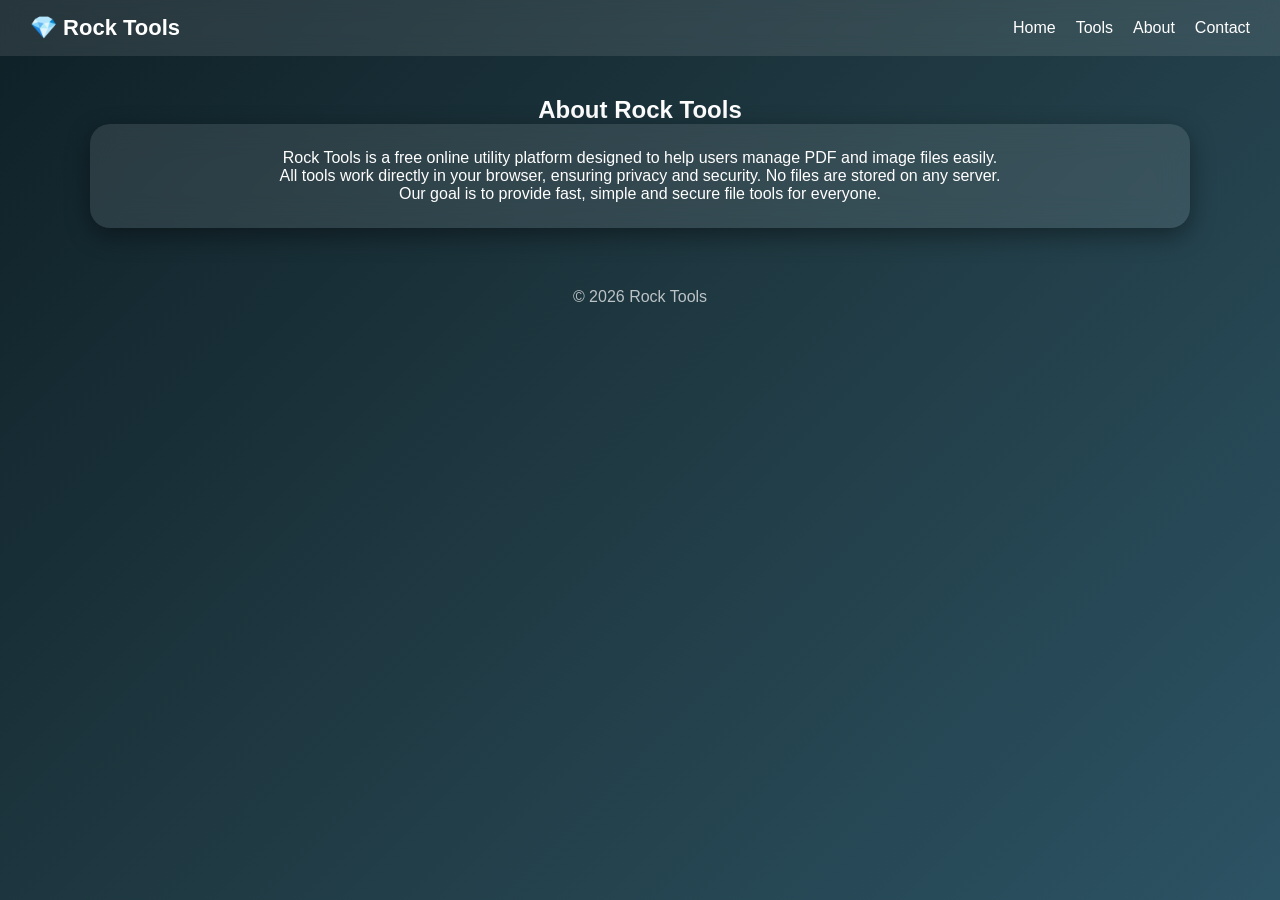
==== about.html @ da920164 "Add about.html for Rock Tools information page" ====
<!DOCTYPE html>
<html>
<head>
<title>About - Rock Tools</title>
<link rel="stylesheet" href="style.css">
</head>
<body>

<nav>
<h1>💎 Rock Tools</h1>
<ul>
<li><a href="index.html">Home</a></li>
<li><a href="tools.html">Tools</a></li>
<li><a href="about.html">About</a></li>
<li><a href="contact.html">Contact</a></li>
</ul>
</nav>

<div class="container">
<h2>About Rock Tools</h2>

<div class="card">
<p>Rock Tools is a free online utility platform designed to help users manage PDF and image files easily.</p>

<p>All tools work directly in your browser, ensuring privacy and security. No files are stored on any server.</p>

<p>Our goal is to provide fast, simple and secure file tools for everyone.</p>
</div>

</div>

<footer>
© 2026 Rock Tools
</footer>

</body>
</html>
---- style.css ----
*{
margin:0;
padding:0;
box-sizing:border-box;
font-family: 'Segoe UI', sans-serif;
}

body{
background: linear-gradient(135deg,#0f2027,#203a43,#2c5364);
color:white;
min-height:100vh;
}

nav{
display:flex;
justify-content:space-between;
align-items:center;
padding:15px 30px;
background: rgba(255,255,255,0.1);
backdrop-filter: blur(10px);
}

nav h1{
font-size:22px;
}

nav ul{
list-style:none;
display:flex;
gap:20px;
}

nav ul li a{
text-decoration:none;
color:white;
font-weight:500;
}

.container{
width:90%;
max-width:1100px;
margin:40px auto;
text-align:center;
}

.card{
background: rgba(255,255,255,0.1);
padding:25px;
border-radius:20px;
margin-bottom:25px;
backdrop-filter: blur(15px);
box-shadow:0 8px 25px rgba(0,0,0,0.4);
}

button{
padding:10px 20px;
border:none;
border-radius:8px;
background:linear-gradient(45deg,#00c6ff,#0072ff);
color:white;
cursor:pointer;
}

footer{
text-align:center;
padding:20px;
margin-top:40px;
opacity:0.7;
}
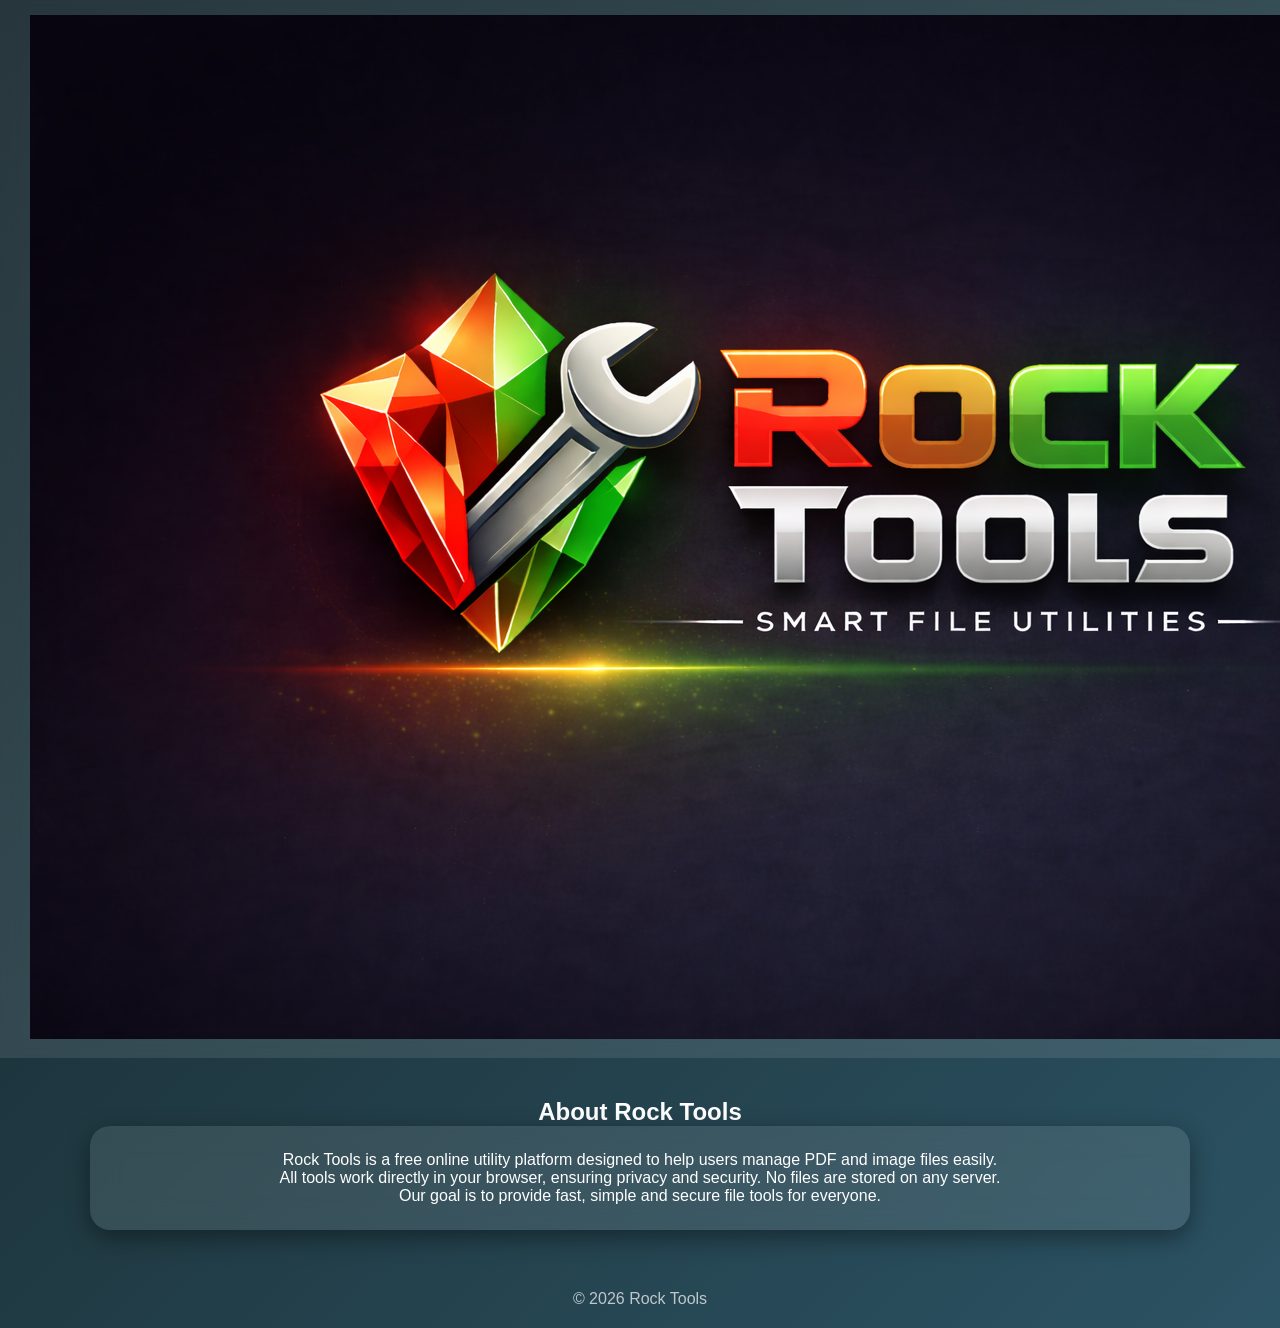
==== commit 180514ef: "Add logo link to navigation in about.html" ====
--- a/about.html
+++ b/about.html
@@ -7,7 +7,9 @@
 <body>
 
 <nav>
-<h1>💎 Rock Tools</h1>
+<a href="index.html" class="logo">
+<img src="logo.png" alt="Rock Tools Logo">
+</a>
 <ul>
 <li><a href="index.html">Home</a></li>
 <li><a href="tools.html">Tools</a></li>
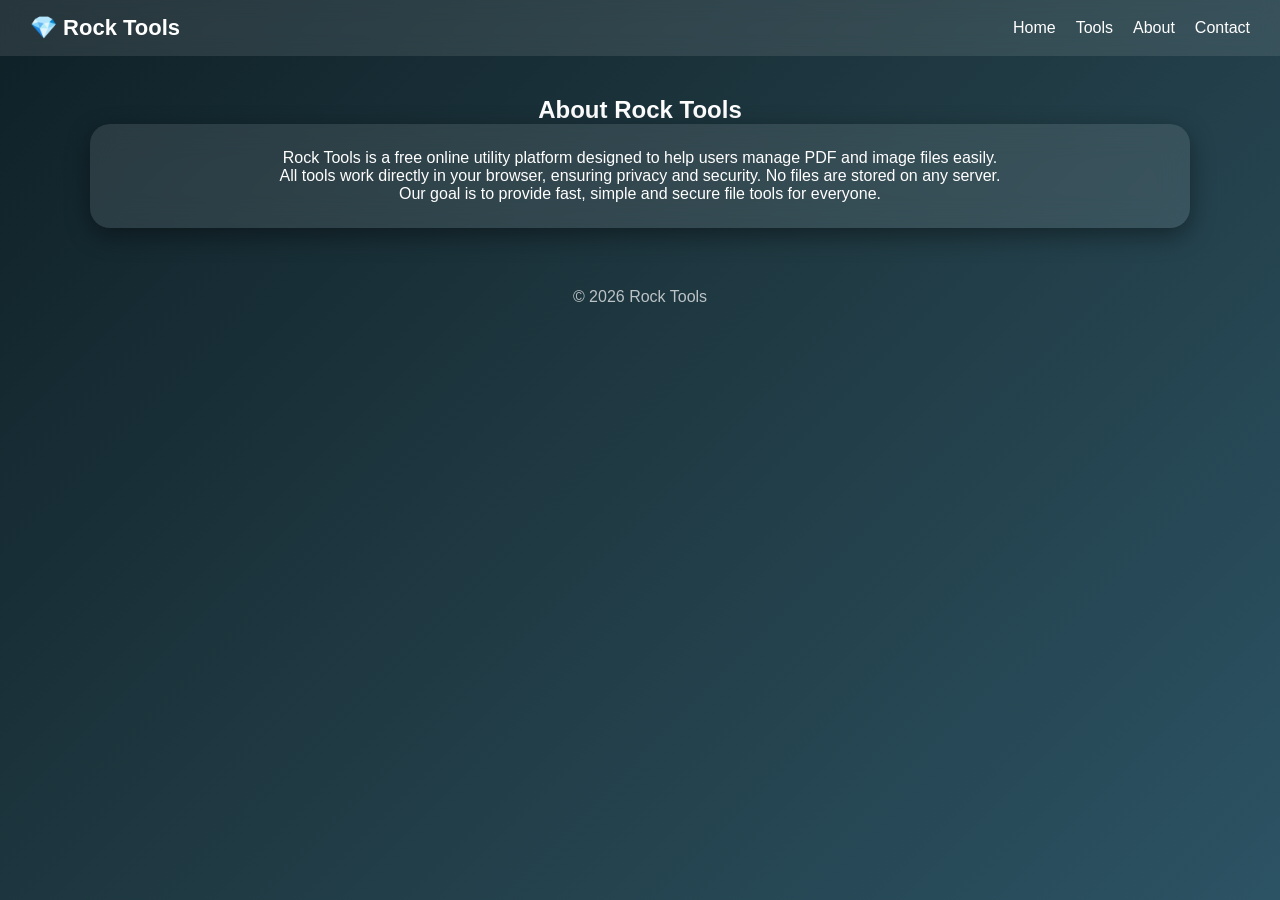
==== commit 48c6f745: "Update about.html" ====
--- a/about.html
+++ b/about.html
@@ -7,9 +7,7 @@
 <body>
 
 <nav>
-<a href="index.html" class="logo">
-<img src="logo.png" alt="Rock Tools Logo">
-</a>
+<h1>💎 Rock Tools</h1>
 <ul>
 <li><a href="index.html">Home</a></li>
 <li><a href="tools.html">Tools</a></li>
--- a/style.css
+++ b/style.css
@@ -67,3 +67,6 @@
 margin-top:40px;
 opacity:0.7;
 }
+.logo img{
+height:60px;
+}
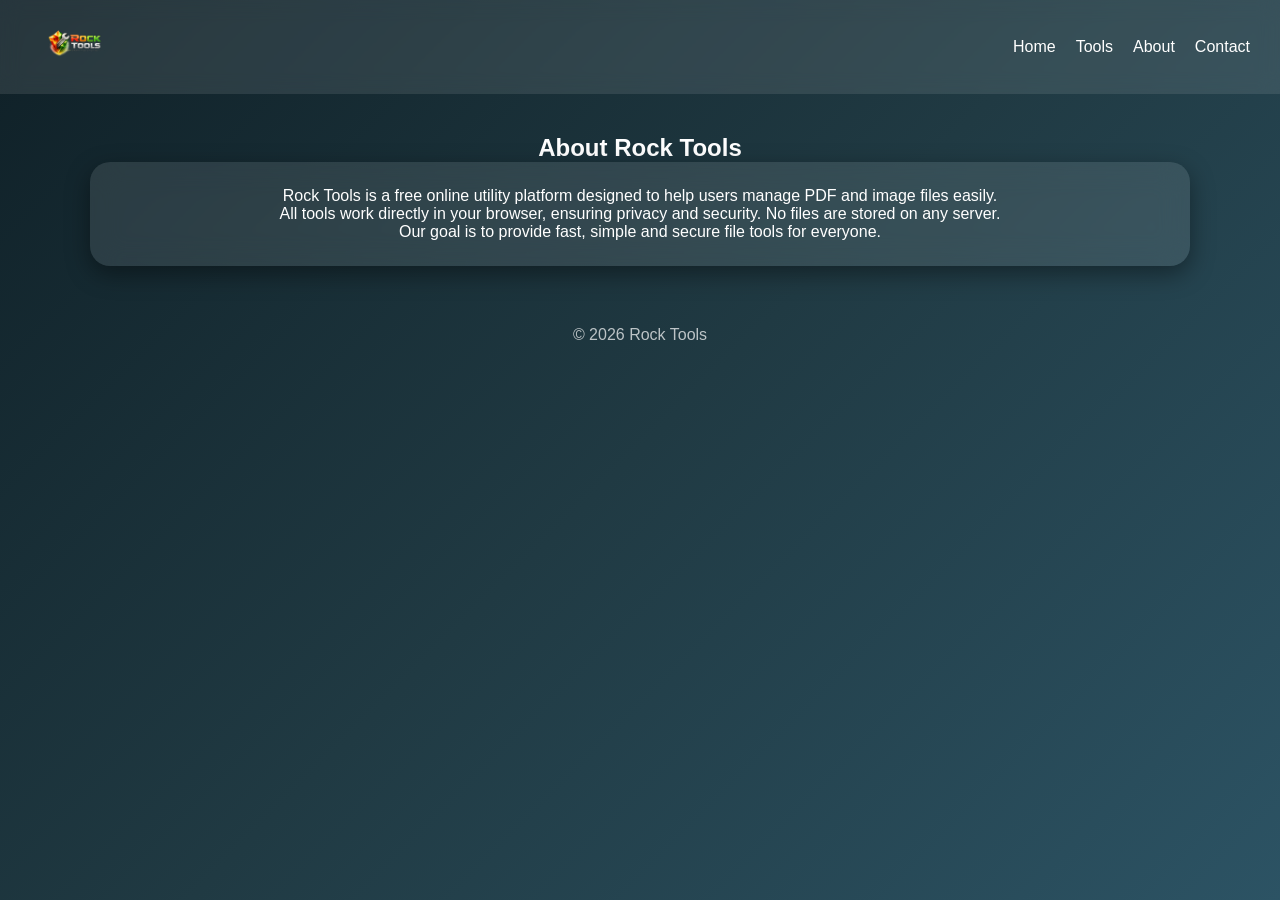
==== commit 65fc72e8: "Add logo link to navigation in about.html" ====
--- a/about.html
+++ b/about.html
@@ -7,7 +7,9 @@
 <body>
 
 <nav>
-<h1>💎 Rock Tools</h1>
+<a href="index.html" class="logo">
+<img src="logo.png" alt="Rock Tools Logo">
+</a>
 <ul>
 <li><a href="index.html">Home</a></li>
 <li><a href="tools.html">Tools</a></li>
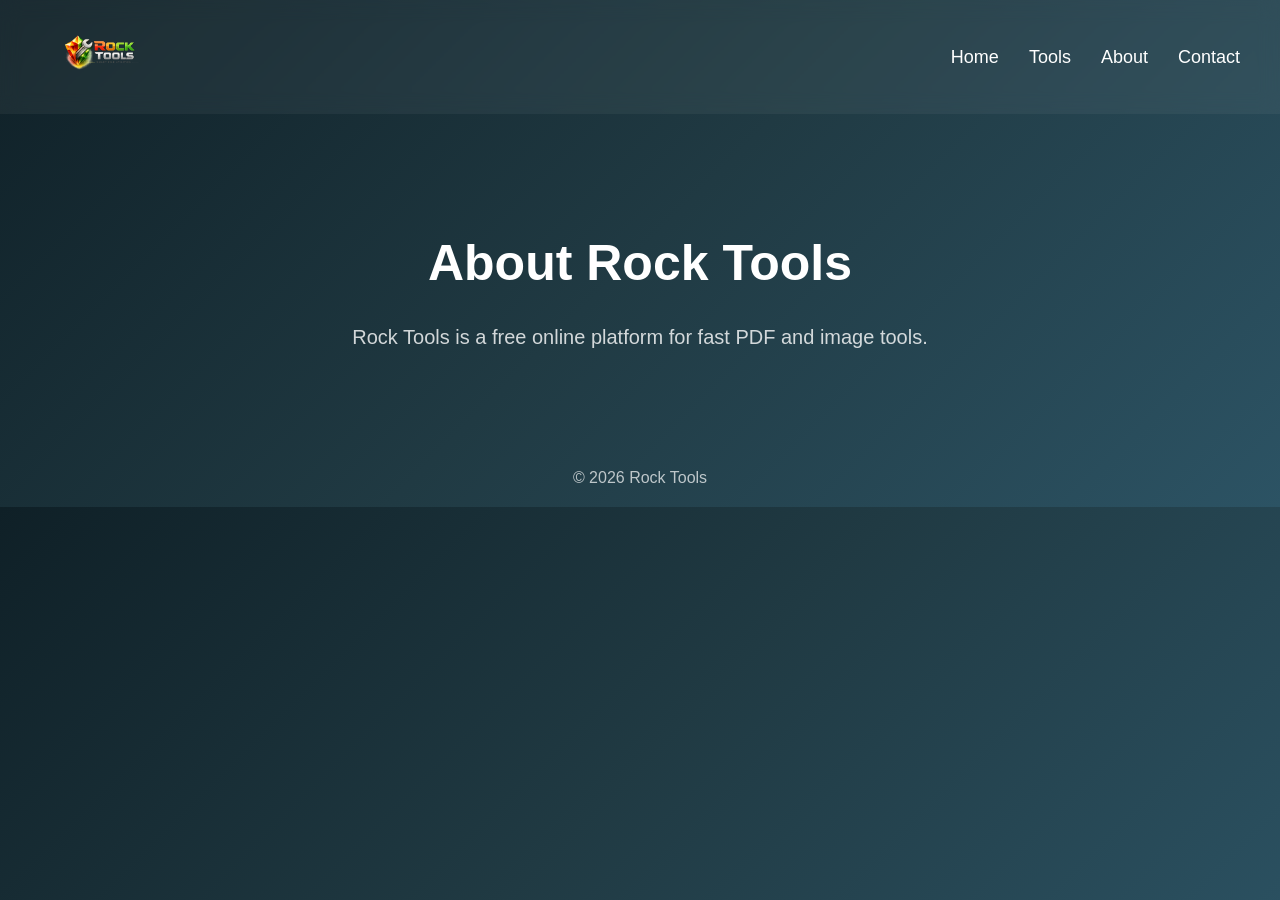
==== commit 519751de: "Revamp About section with new layout and content" ====
--- a/about.html
+++ b/about.html
@@ -4,12 +4,14 @@
 <title>About - Rock Tools</title>
 <link rel="stylesheet" href="style.css">
 </head>
+
 <body>
 
 <nav>
 <a href="index.html" class="logo">
-<img src="logo.png" alt="Rock Tools Logo">
+<img src="logo.png">
 </a>
+
 <ul>
 <li><a href="index.html">Home</a></li>
 <li><a href="tools.html">Tools</a></li>
@@ -18,17 +20,9 @@
 </ul>
 </nav>
 
-<div class="container">
-<h2>About Rock Tools</h2>
-
-<div class="card">
-<p>Rock Tools is a free online utility platform designed to help users manage PDF and image files easily.</p>
-
-<p>All tools work directly in your browser, ensuring privacy and security. No files are stored on any server.</p>
-
-<p>Our goal is to provide fast, simple and secure file tools for everyone.</p>
-</div>
-
+<div class="hero">
+<h1>About Rock Tools</h1>
+<p>Rock Tools is a free online platform for fast PDF and image tools.</p>
 </div>
 
 <footer>
--- a/style.css
+++ b/style.css
@@ -1,72 +1,86 @@
-*{
+body{
 margin:0;
-padding:0;
-box-sizing:border-box;
-font-family: 'Segoe UI', sans-serif;
+font-family:Arial, sans-serif;
+background:linear-gradient(135deg,#0f2027,#203a43,#2c5364);
+color:white;
 }
 
-body{
-background: linear-gradient(135deg,#0f2027,#203a43,#2c5364);
-color:white;
-min-height:100vh;
+/* NAVBAR */
+nav{
+display:flex;
+align-items:center;
+justify-content:space-between;
+padding:15px 40px;
+background:rgba(255,255,255,0.05);
+backdrop-filter:blur(10px);
 }
 
-nav{
-display:flex;
-justify-content:space-between;
-align-items:center;
-padding:15px 30px;
-background: rgba(255,255,255,0.1);
-backdrop-filter: blur(10px);
-}
-
-nav h1{
-font-size:22px;
+.logo img{
+height:80px;
+width:auto;
 }
 
 nav ul{
+display:flex;
+gap:30px;
 list-style:none;
-display:flex;
-gap:20px;
+margin:0;
+padding:0;
 }
 
 nav ul li a{
 text-decoration:none;
 color:white;
 font-weight:500;
+font-size:18px;
 }
 
-.container{
-width:90%;
-max-width:1100px;
-margin:40px auto;
+/* HERO SECTION */
+.hero{
+text-align:center;
+margin-top:120px;
+}
+
+.hero h1{
+font-size:50px;
+}
+
+.hero p{
+font-size:20px;
+opacity:0.8;
+}
+
+.cta-btn{
+padding:15px 35px;
+border:none;
+border-radius:30px;
+font-size:18px;
+margin-top:20px;
+cursor:pointer;
+background:white;
+color:black;
+}
+
+/* CARD SECTION */
+.features{
+display:flex;
+justify-content:center;
+gap:30px;
+margin-top:80px;
+}
+
+.card{
+background:rgba(255,255,255,0.1);
+padding:25px;
+border-radius:10px;
+width:250px;
 text-align:center;
 }
 
-.card{
-background: rgba(255,255,255,0.1);
-padding:25px;
-border-radius:20px;
-margin-bottom:25px;
-backdrop-filter: blur(15px);
-box-shadow:0 8px 25px rgba(0,0,0,0.4);
-}
-
-button{
-padding:10px 20px;
-border:none;
-border-radius:8px;
-background:linear-gradient(45deg,#00c6ff,#0072ff);
-color:white;
-cursor:pointer;
-}
-
+/* FOOTER */
 footer{
 text-align:center;
+margin-top:100px;
 padding:20px;
-margin-top:40px;
 opacity:0.7;
 }
-.logo img{
-height:60px;
-}
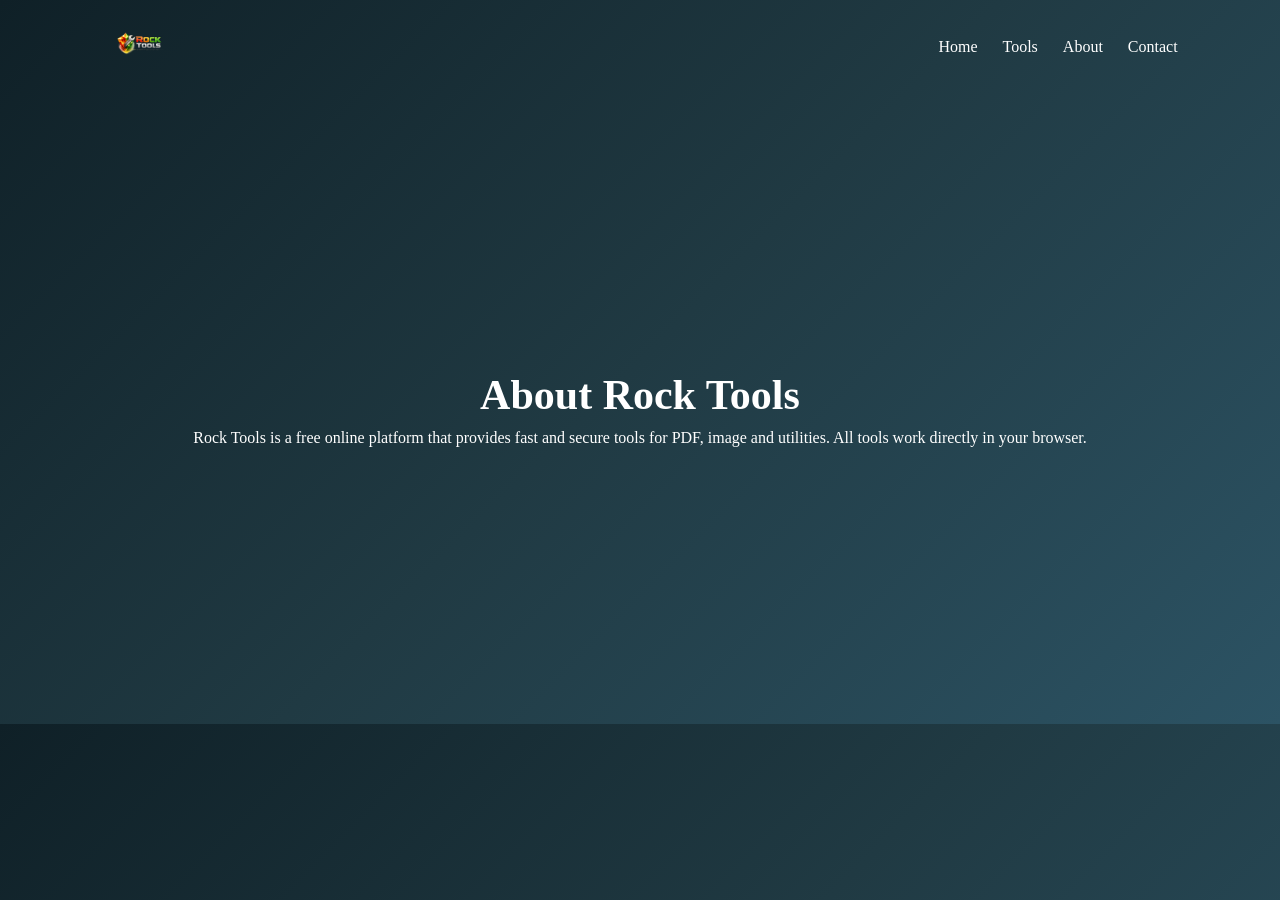
==== commit 4ec48657: "Update about.html" ====
--- a/about.html
+++ b/about.html
@@ -1,33 +1,48 @@
 <!DOCTYPE html>
 <html>
 <head>
+
+<meta charset="UTF-8">
 <title>About - Rock Tools</title>
+
 <link rel="stylesheet" href="style.css">
+
 </head>
 
 <body>
 
 <nav>
-<a href="index.html" class="logo">
+
+<div class="logo">
 <img src="logo.png">
-</a>
+</div>
 
 <ul>
+
 <li><a href="index.html">Home</a></li>
 <li><a href="tools.html">Tools</a></li>
 <li><a href="about.html">About</a></li>
 <li><a href="contact.html">Contact</a></li>
+
 </ul>
+
 </nav>
 
-<div class="hero">
+
+<section class="hero">
+
 <h1>About Rock Tools</h1>
-<p>Rock Tools is a free online platform for fast PDF and image tools.</p>
-</div>
 
-<footer>
-© 2026 Rock Tools
-</footer>
+<p>
+
+Rock Tools is a free online platform that provides
+fast and secure tools for PDF, image and utilities.
+
+All tools work directly in your browser.
+
+</p>
+
+</section>
 
 </body>
 </html>
--- a/style.css
+++ b/style.css
@@ -1,86 +1,98 @@
+*{
+margin:0;
+padding:0;
+box-sizing:border-box;
+font-family:Segoe UI;
+}
+
 body{
-margin:0;
-font-family:Arial, sans-serif;
 background:linear-gradient(135deg,#0f2027,#203a43,#2c5364);
 color:white;
 }
 
-/* NAVBAR */
 nav{
 display:flex;
+justify-content:space-between;
 align-items:center;
-justify-content:space-between;
-padding:15px 40px;
-background:rgba(255,255,255,0.05);
-backdrop-filter:blur(10px);
-}
-
-.logo img{
-height:80px;
-width:auto;
+padding:20px 8%;
 }
 
 nav ul{
 display:flex;
-gap:30px;
+gap:25px;
 list-style:none;
-margin:0;
-padding:0;
 }
 
-nav ul li a{
+nav ul a{
+color:white;
 text-decoration:none;
-color:white;
-font-weight:500;
-font-size:18px;
 }
 
-/* HERO SECTION */
+.logo img{
+height:50px;
+}
+
 .hero{
+height:70vh;
+display:flex;
+flex-direction:column;
+justify-content:center;
+align-items:center;
 text-align:center;
-margin-top:120px;
 }
 
 .hero h1{
-font-size:50px;
+font-size:42px;
+margin-bottom:10px;
 }
 
-.hero p{
-font-size:20px;
-opacity:0.8;
+.cta{
+padding:14px 30px;
+border-radius:30px;
+background:linear-gradient(45deg,#00c6ff,#0072ff);
+text-decoration:none;
+color:white;
+margin-top:20px;
 }
 
-.cta-btn{
-padding:15px 35px;
-border:none;
-border-radius:30px;
-font-size:18px;
-margin-top:20px;
-cursor:pointer;
-background:white;
-color:black;
+.features{
+display:grid;
+grid-template-columns:repeat(auto-fit,minmax(250px,1fr));
+gap:25px;
+padding:40px 8%;
 }
 
-/* CARD SECTION */
-.features{
-display:flex;
-justify-content:center;
-gap:30px;
-margin-top:80px;
-}
-
-.card{
-background:rgba(255,255,255,0.1);
+.featureCard{
+background:rgba(255,255,255,.07);
 padding:25px;
-border-radius:10px;
-width:250px;
+border-radius:14px;
 text-align:center;
 }
 
-/* FOOTER */
-footer{
+.toolsSection{
+padding:60px 8%;
 text-align:center;
-margin-top:100px;
-padding:20px;
-opacity:0.7;
 }
+
+.toolsGrid{
+display:grid;
+grid-template-columns:repeat(auto-fit,minmax(220px,1fr));
+gap:25px;
+margin-top:40px;
+}
+
+.toolCard{
+background:rgba(255,255,255,.08);
+padding:25px;
+border-radius:14px;
+}
+
+.toolCard button{
+margin-top:10px;
+padding:10px 20px;
+border:none;
+border-radius:8px;
+background:#00c6ff;
+color:white;
+cursor:pointer;
+}
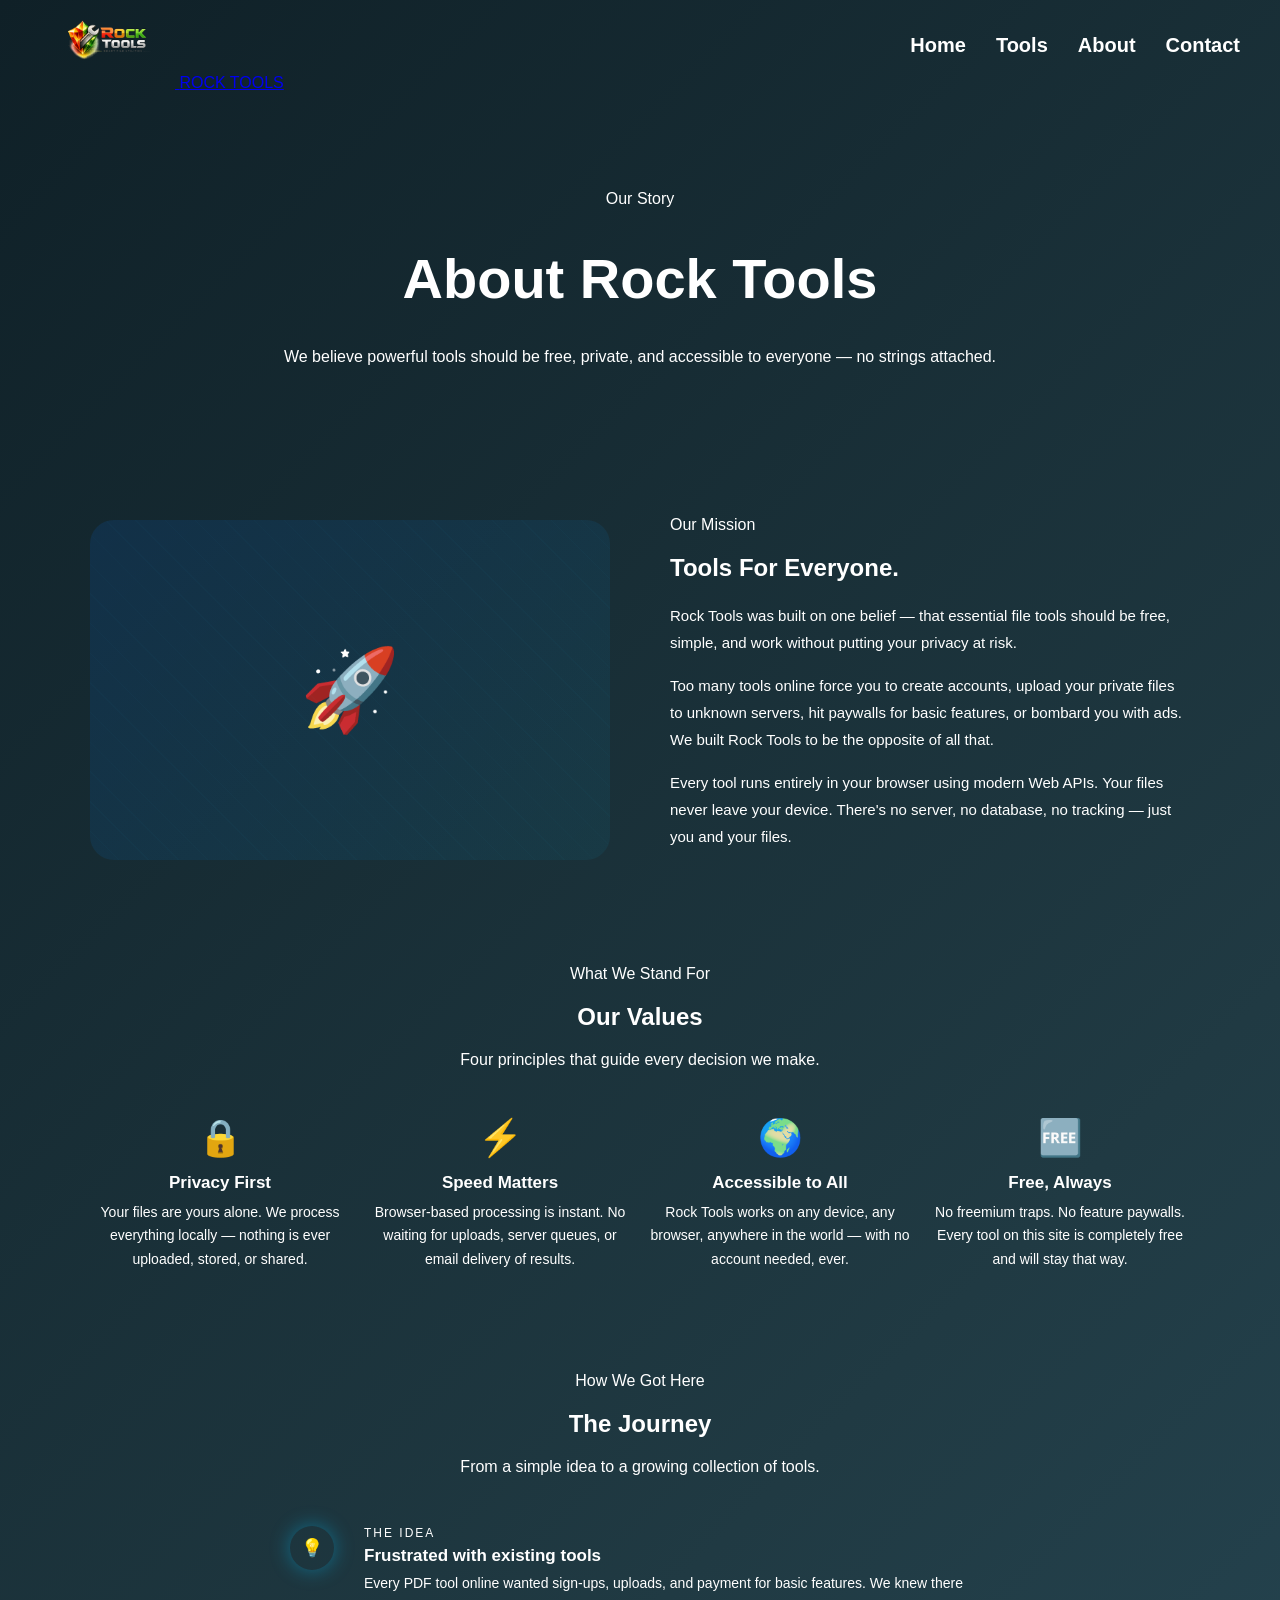
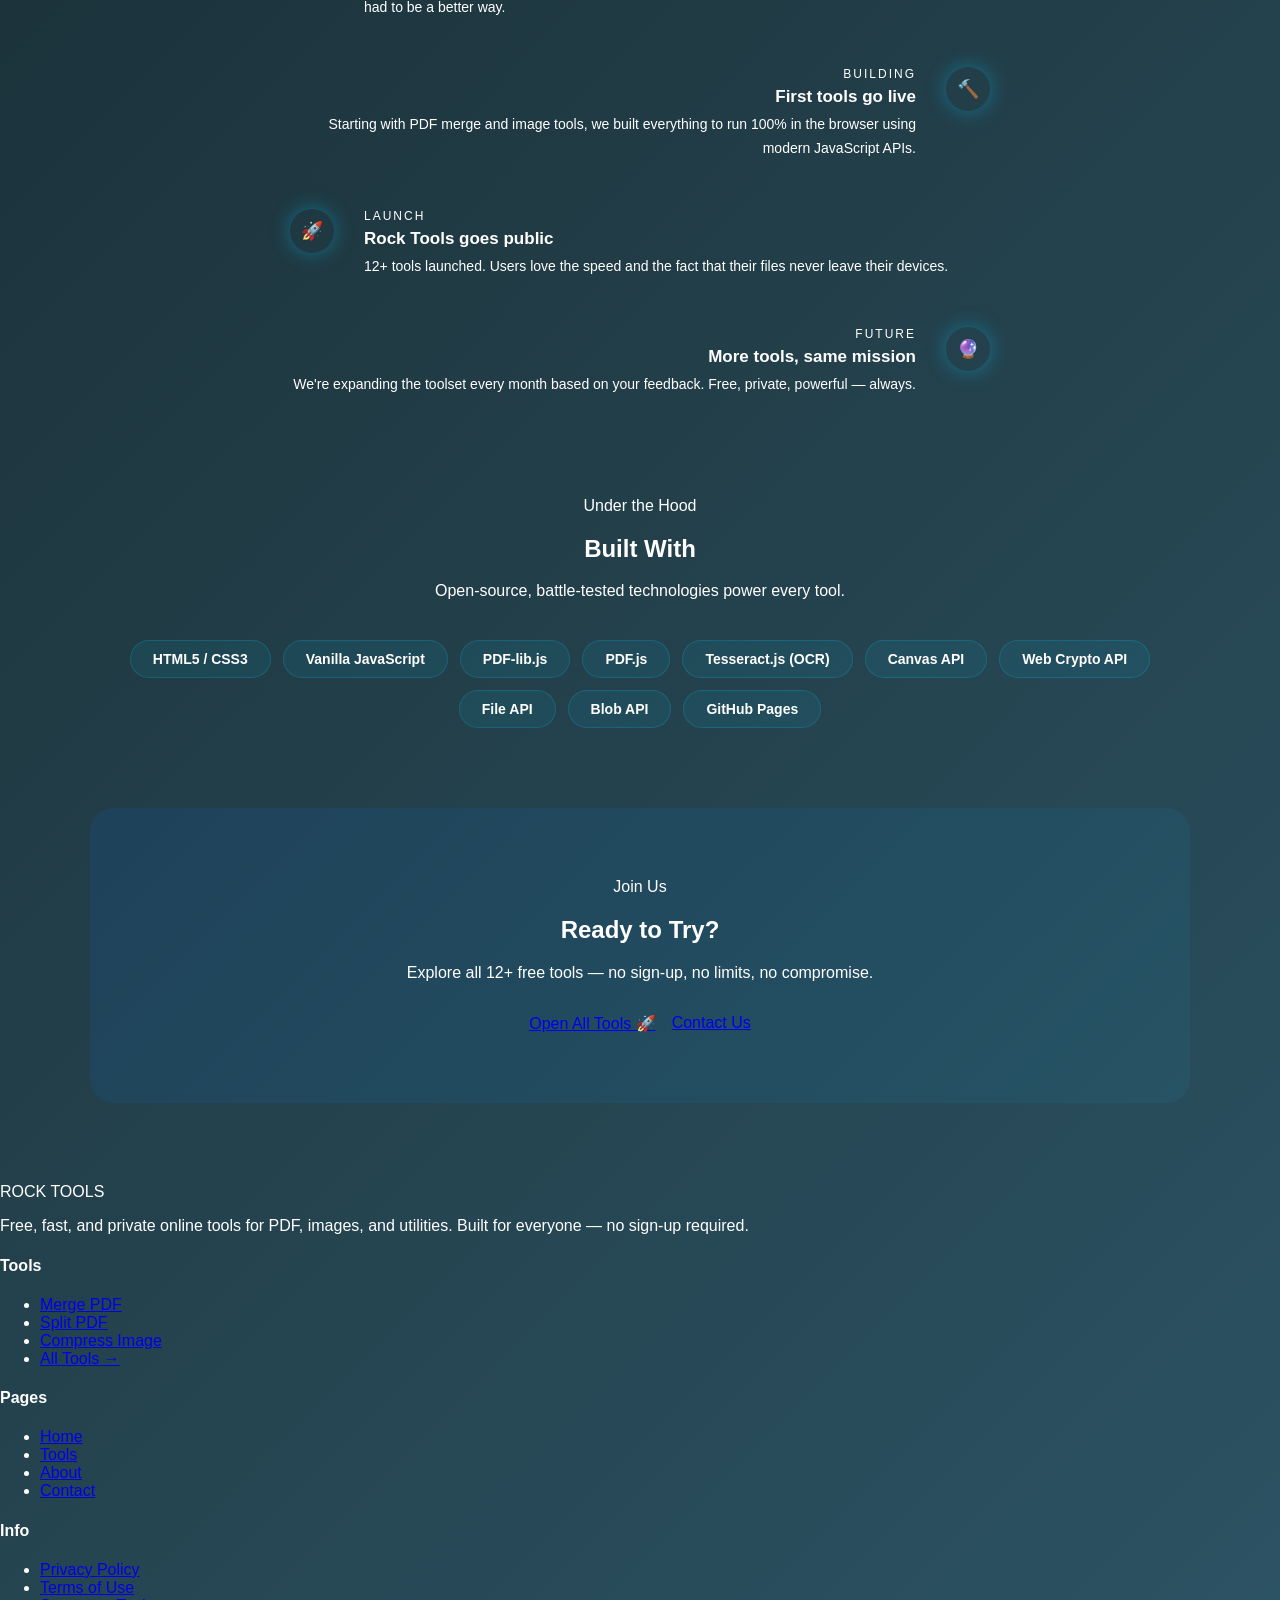
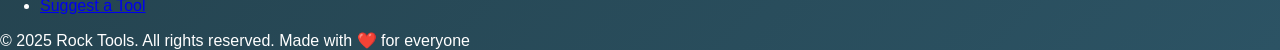
==== commit 84178da7: "Update about.html" ====
--- a/about.html
+++ b/about.html
@@ -1,48 +1,282 @@
 <!DOCTYPE html>
-<html>
+<html lang="en">
 <head>
-
-<meta charset="UTF-8">
-<title>About - Rock Tools</title>
-
-<link rel="stylesheet" href="style.css">
-
+  <meta charset="UTF-8">
+  <meta name="viewport" content="width=device-width, initial-scale=1.0">
+  <meta name="description" content="About Rock Tools — free browser-based tools for PDF, images, and utilities. Learn about our mission, values and the team behind it.">
+  <title>About | Rock Tools</title>
+  <link rel="stylesheet" href="style.css">
+  <style>
+    .page-hero {
+      position:relative; z-index:1;
+      text-align:center; padding:100px 24px 70px;
+    }
+    .page-hero .section-title { font-size: clamp(28px, 5vw, 56px); }
+    .page-hero .section-sub { margin:16px auto 0; }
+
+    .about-section { position:relative; z-index:1; max-width:1200px; margin:auto; padding:80px 50px; }
+
+    /* Mission block */
+    .mission-block {
+      display:grid; grid-template-columns:1fr 1fr; gap:60px; align-items:center; margin-bottom:100px;
+    }
+    .mission-visual {
+      background: linear-gradient(135deg, rgba(0,114,255,0.12), rgba(0,198,255,0.06));
+      border:1px solid var(--border); border-radius:24px; height:340px;
+      display:flex; align-items:center; justify-content:center; font-size:80px;
+      position:relative; overflow:hidden;
+      animation: glowPulse 4s ease-in-out infinite;
+    }
+    @keyframes glowPulse { 0%,100%{box-shadow:0 0 30px rgba(0,198,255,0.1);} 50%{box-shadow:0 0 60px rgba(0,198,255,0.3);} }
+    .mission-visual::before {
+      content:''; position:absolute; inset:0;
+      background: repeating-linear-gradient(45deg, transparent, transparent 20px, rgba(0,198,255,0.02) 20px, rgba(0,198,255,0.02) 21px);
+    }
+    .mission-text .section-sub { max-width:100%; }
+    .mission-text p { color:var(--muted); font-size:15px; line-height:1.8; margin-top:16px; }
+
+    /* Values grid */
+    .values-section { margin-bottom:100px; }
+    .values-section .section-title,.values-section .section-label { text-align:center; }
+    .values-section .section-sub { text-align:center; margin:0 auto 48px; }
+    .values-grid { display:grid; grid-template-columns:repeat(auto-fit,minmax(250px,1fr)); gap:20px; }
+    .value-card { text-align:center; }
+    .value-emoji { font-size:36px; margin-bottom:14px; display:block; animation:float 3s ease-in-out infinite; }
+    .value-card:nth-child(2) .value-emoji { animation-delay:.4s; }
+    .value-card:nth-child(3) .value-emoji { animation-delay:.8s; }
+    .value-card:nth-child(4) .value-emoji { animation-delay:1.2s; }
+    .value-title { font-size:17px; font-weight:700; margin-bottom:8px; }
+    .value-desc { font-size:14px; color:var(--muted); line-height:1.7; }
+
+    /* Story timeline */
+    .story-section { margin-bottom:100px; }
+    .story-section .section-title,.story-section .section-label { text-align:center; }
+    .story-section .section-sub { text-align:center; margin:0 auto 50px; }
+    .timeline { position:relative; max-width:700px; margin:auto; }
+    .timeline::before {
+      content:''; position:absolute; left:50%; top:0; bottom:0; width:1px;
+      background: linear-gradient(180deg, transparent, var(--accent), transparent);
+      transform:translateX(-50%);
+    }
+    .timeline-item { display:flex; gap:30px; align-items:flex-start; margin-bottom:48px; }
+    .timeline-item:nth-child(even) { flex-direction:row-reverse; text-align:right; }
+    .timeline-dot {
+      flex-shrink:0; width:44px; height:44px; border-radius:50%;
+      background: linear-gradient(135deg, var(--accent), var(--accent2));
+      display:flex; align-items:center; justify-content:center;
+      font-size:18px; position:relative; z-index:1;
+      box-shadow:0 0 20px rgba(0,198,255,0.4);
+    }
+    .timeline-content { flex:1; }
+    .timeline-year { font-family:'Orbitron',sans-serif; font-size:12px; color:var(--accent); letter-spacing:2px; margin-bottom:6px; }
+    .timeline-title { font-size:17px; font-weight:700; margin-bottom:6px; }
+    .timeline-desc { font-size:14px; color:var(--muted); line-height:1.7; }
+
+    /* Tech stack */
+    .tech-section { text-align:center; margin-bottom:80px; }
+    .tech-section .section-sub { margin:0 auto 40px; }
+    .tech-pills { display:flex; flex-wrap:wrap; justify-content:center; gap:12px; }
+    .tech-pill {
+      background:rgba(0,198,255,0.08); border:1px solid rgba(0,198,255,0.2);
+      border-radius:50px; padding:10px 22px;
+      font-size:14px; font-weight:600; color:var(--accent);
+      transition: all 0.2s;
+    }
+    .tech-pill:hover { background:rgba(0,198,255,0.18); transform:translateY(-2px); }
+
+    /* CTA */
+    .about-cta {
+      text-align:center; padding:70px 30px;
+      background: linear-gradient(135deg, rgba(0,114,255,0.1), rgba(0,198,255,0.06));
+      border:1px solid var(--border); border-radius:24px; margin-bottom:0;
+    }
+    .about-cta .section-sub { margin:0 auto 32px; }
+    .about-cta-btns { display:flex; gap:16px; justify-content:center; flex-wrap:wrap; }
+
+    @media(max-width:768px) {
+      .mission-block { grid-template-columns:1fr; gap:32px; }
+      .timeline::before { left:20px; }
+      .timeline-item,.timeline-item:nth-child(even) { flex-direction:column; text-align:left; }
+      .about-section { padding:60px 20px; }
+    }
+  </style>
 </head>
-
 <body>
 
-<nav>
-
-<div class="logo">
-<img src="logo.png">
-</div>
-
-<ul>
-
-<li><a href="index.html">Home</a></li>
-<li><a href="tools.html">Tools</a></li>
-<li><a href="about.html">About</a></li>
-<li><a href="contact.html">Contact</a></li>
-
-</ul>
-
-</nav>
-
-
-<section class="hero">
-
-<h1>About Rock Tools</h1>
-
-<p>
-
-Rock Tools is a free online platform that provides
-fast and secure tools for PDF, image and utilities.
-
-All tools work directly in your browser.
-
-</p>
-
-</section>
+  <nav>
+    <a href="index.html" class="logo">
+      <img src="logo.png" alt="Rock Tools Logo">
+      <span class="logo-text">ROCK TOOLS</span>
+    </a>
+    <ul>
+      <li><a href="index.html">Home</a></li>
+      <li><a href="tools.html">Tools</a></li>
+      <li><a href="about.html" class="active">About</a></li>
+      <li><a href="contact.html">Contact</a></li>
+    </ul>
+  </nav>
+
+  <!-- Page Hero -->
+  <div class="page-hero">
+    <div class="section-label fadeUp">Our Story</div>
+    <h1 class="section-title fadeUp d1">About Rock Tools</h1>
+    <p class="section-sub fadeUp d2">We believe powerful tools should be free, private, and accessible to everyone — no strings attached.</p>
+  </div>
+
+  <div class="about-section">
+
+    <!-- Mission -->
+    <div class="mission-block">
+      <div class="mission-visual fadeUp">🚀</div>
+      <div class="mission-text fadeUp d2">
+        <div class="section-label">Our Mission</div>
+        <h2 class="section-title">Tools For Everyone.</h2>
+        <p class="section-sub">Rock Tools was built on one belief — that essential file tools should be free, simple, and work without putting your privacy at risk.</p>
+        <p>Too many tools online force you to create accounts, upload your private files to unknown servers, hit paywalls for basic features, or bombard you with ads. We built Rock Tools to be the opposite of all that.</p>
+        <p>Every tool runs entirely in your browser using modern Web APIs. Your files never leave your device. There's no server, no database, no tracking — just you and your files.</p>
+      </div>
+    </div>
+
+    <!-- Values -->
+    <div class="values-section">
+      <div class="section-label">What We Stand For</div>
+      <h2 class="section-title">Our Values</h2>
+      <p class="section-sub">Four principles that guide every decision we make.</p>
+      <div class="values-grid">
+        <div class="glass-card value-card fadeUp d1">
+          <span class="value-emoji">🔒</span>
+          <div class="value-title">Privacy First</div>
+          <div class="value-desc">Your files are yours alone. We process everything locally — nothing is ever uploaded, stored, or shared.</div>
+        </div>
+        <div class="glass-card value-card fadeUp d2">
+          <span class="value-emoji">⚡</span>
+          <div class="value-title">Speed Matters</div>
+          <div class="value-desc">Browser-based processing is instant. No waiting for uploads, server queues, or email delivery of results.</div>
+        </div>
+        <div class="glass-card value-card fadeUp d3">
+          <span class="value-emoji">🌍</span>
+          <div class="value-title">Accessible to All</div>
+          <div class="value-desc">Rock Tools works on any device, any browser, anywhere in the world — with no account needed, ever.</div>
+        </div>
+        <div class="glass-card value-card fadeUp d4">
+          <span class="value-emoji">🆓</span>
+          <div class="value-title">Free, Always</div>
+          <div class="value-desc">No freemium traps. No feature paywalls. Every tool on this site is completely free and will stay that way.</div>
+        </div>
+      </div>
+    </div>
+
+    <!-- Story Timeline -->
+    <div class="story-section">
+      <div class="section-label">How We Got Here</div>
+      <h2 class="section-title">The Journey</h2>
+      <p class="section-sub">From a simple idea to a growing collection of tools.</p>
+      <div class="timeline">
+        <div class="timeline-item fadeUp d1">
+          <div class="timeline-dot">💡</div>
+          <div class="timeline-content">
+            <div class="timeline-year">THE IDEA</div>
+            <div class="timeline-title">Frustrated with existing tools</div>
+            <div class="timeline-desc">Every PDF tool online wanted sign-ups, uploads, and payment for basic features. We knew there had to be a better way.</div>
+          </div>
+        </div>
+        <div class="timeline-item fadeUp d2">
+          <div class="timeline-dot">🔨</div>
+          <div class="timeline-content">
+            <div class="timeline-year">BUILDING</div>
+            <div class="timeline-title">First tools go live</div>
+            <div class="timeline-desc">Starting with PDF merge and image tools, we built everything to run 100% in the browser using modern JavaScript APIs.</div>
+          </div>
+        </div>
+        <div class="timeline-item fadeUp d3">
+          <div class="timeline-dot">🚀</div>
+          <div class="timeline-content">
+            <div class="timeline-year">LAUNCH</div>
+            <div class="timeline-title">Rock Tools goes public</div>
+            <div class="timeline-desc">12+ tools launched. Users love the speed and the fact that their files never leave their devices.</div>
+          </div>
+        </div>
+        <div class="timeline-item fadeUp d4">
+          <div class="timeline-dot">🔮</div>
+          <div class="timeline-content">
+            <div class="timeline-year">FUTURE</div>
+            <div class="timeline-title">More tools, same mission</div>
+            <div class="timeline-desc">We're expanding the toolset every month based on your feedback. Free, private, powerful — always.</div>
+          </div>
+        </div>
+      </div>
+    </div>
+
+    <!-- Tech Stack -->
+    <div class="tech-section">
+      <div class="section-label">Under the Hood</div>
+      <h2 class="section-title">Built With</h2>
+      <p class="section-sub">Open-source, battle-tested technologies power every tool.</p>
+      <div class="tech-pills">
+        <span class="tech-pill">HTML5 / CSS3</span>
+        <span class="tech-pill">Vanilla JavaScript</span>
+        <span class="tech-pill">PDF-lib.js</span>
+        <span class="tech-pill">PDF.js</span>
+        <span class="tech-pill">Tesseract.js (OCR)</span>
+        <span class="tech-pill">Canvas API</span>
+        <span class="tech-pill">Web Crypto API</span>
+        <span class="tech-pill">File API</span>
+        <span class="tech-pill">Blob API</span>
+        <span class="tech-pill">GitHub Pages</span>
+      </div>
+    </div>
+
+    <!-- CTA -->
+    <div class="about-cta fadeUp">
+      <div class="section-label">Join Us</div>
+      <h2 class="section-title">Ready to Try?</h2>
+      <p class="section-sub">Explore all 12+ free tools — no sign-up, no limits, no compromise.</p>
+      <div class="about-cta-btns">
+        <a href="tools.html" class="btn-primary">Open All Tools 🚀</a>
+        <a href="contact.html" class="btn-outline">Contact Us</a>
+      </div>
+    </div>
+
+  </div>
+
+  <footer>
+    <div class="footer-grid">
+      <div class="footer-brand">
+        <div class="logo-text">ROCK TOOLS</div>
+        <p>Free, fast, and private online tools for PDF, images, and utilities. Built for everyone — no sign-up required.</p>
+      </div>
+      <div class="footer-col">
+        <h4>Tools</h4>
+        <ul>
+          <li><a href="tools.html">Merge PDF</a></li>
+          <li><a href="tools.html">Split PDF</a></li>
+          <li><a href="tools.html">Compress Image</a></li>
+          <li><a href="tools.html">All Tools →</a></li>
+        </ul>
+      </div>
+      <div class="footer-col">
+        <h4>Pages</h4>
+        <ul>
+          <li><a href="index.html">Home</a></li>
+          <li><a href="tools.html">Tools</a></li>
+          <li><a href="about.html">About</a></li>
+          <li><a href="contact.html">Contact</a></li>
+        </ul>
+      </div>
+      <div class="footer-col">
+        <h4>Info</h4>
+        <ul>
+          <li><a href="#">Privacy Policy</a></li>
+          <li><a href="#">Terms of Use</a></li>
+          <li><a href="contact.html">Suggest a Tool</a></li>
+        </ul>
+      </div>
+    </div>
+    <div class="footer-bottom">
+      <span>© 2025 <span>Rock Tools</span>. All rights reserved.</span>
+      <span>Made with ❤️ for everyone</span>
+    </div>
+  </footer>
 
 </body>
 </html>
--- a/style.css
+++ b/style.css
@@ -1,98 +1,217 @@
-*{
-margin:0;
-padding:0;
-box-sizing:border-box;
-font-family:Segoe UI;
-}
-
-body{
-background:linear-gradient(135deg,#0f2027,#203a43,#2c5364);
-color:white;
-}
-
-nav{
-display:flex;
-justify-content:space-between;
-align-items:center;
-padding:20px 8%;
-}
-
-nav ul{
-display:flex;
-gap:25px;
-list-style:none;
-}
-
-nav ul a{
-color:white;
-text-decoration:none;
-}
-
-.logo img{
-height:50px;
-}
-
-.hero{
-height:70vh;
-display:flex;
-flex-direction:column;
-justify-content:center;
-align-items:center;
-text-align:center;
-}
-
-.hero h1{
-font-size:42px;
-margin-bottom:10px;
-}
-
-.cta{
-padding:14px 30px;
-border-radius:30px;
-background:linear-gradient(45deg,#00c6ff,#0072ff);
-text-decoration:none;
-color:white;
-margin-top:20px;
-}
-
-.features{
-display:grid;
-grid-template-columns:repeat(auto-fit,minmax(250px,1fr));
-gap:25px;
-padding:40px 8%;
-}
-
-.featureCard{
-background:rgba(255,255,255,.07);
-padding:25px;
-border-radius:14px;
-text-align:center;
-}
-
-.toolsSection{
-padding:60px 8%;
-text-align:center;
-}
-
-.toolsGrid{
-display:grid;
-grid-template-columns:repeat(auto-fit,minmax(220px,1fr));
-gap:25px;
-margin-top:40px;
-}
-
-.toolCard{
-background:rgba(255,255,255,.08);
-padding:25px;
-border-radius:14px;
-}
-
-.toolCard button{
-margin-top:10px;
-padding:10px 20px;
-border:none;
-border-radius:8px;
-background:#00c6ff;
-color:white;
-cursor:pointer;
-}
+* { box-sizing: border-box; }
+
+body {
+  margin: 0;
+  font-family: Arial, sans-serif;
+  background: linear-gradient(135deg, #0f2027, #203a43, #2c5364);
+  color: white;
+  min-height: 100vh;
+}
+
+/* ── NAVBAR ── */
+nav {
+  display: flex;
+  justify-content: space-between;
+  align-items: center;
+  padding: 10px 40px;
+  height: 90px;
+}
+.logo img { height: 90px; }
+nav ul { display: flex; gap: 30px; list-style: none; margin: 0; padding: 0; }
+nav ul li a { color: white; text-decoration: none; font-size: 20px; font-weight: 600; transition: opacity 0.2s; }
+nav ul li a:hover { opacity: 0.75; }
+
+/* ── HERO ── */
+.hero { text-align: center; max-width: 900px; margin: auto; padding: 80px 20px 40px; }
+.hero h1 { font-size: 48px; margin-bottom: 12px; }
+.hero p { font-size: 20px; opacity: 0.85; margin-bottom: 28px; }
+
+/* ── CTA BUTTON ── */
+.btn, .cta-btn {
+  display: inline-block;
+  padding: 16px 40px;
+  background: linear-gradient(45deg, #00c6ff, #0072ff);
+  border: none; border-radius: 40px;
+  color: white; font-size: 20px; font-weight: 700;
+  cursor: pointer; text-decoration: none;
+  transition: transform 0.3s, box-shadow 0.3s;
+  box-shadow: 0 6px 20px rgba(0,198,255,0.4);
+  margin-top: 10px;
+}
+.btn:hover, .cta-btn:hover { transform: scale(1.08); box-shadow: 0 10px 30px rgba(0,198,255,0.65); }
+
+/* ── TOOLS TITLE ── */
+.title { text-align: center; font-size: 40px; margin-top: 40px; margin-bottom: 0; }
+
+/* ── TOOLS GRID ── */
+.toolsGrid {
+  display: grid;
+  grid-template-columns: repeat(auto-fit, minmax(260px, 1fr));
+  gap: 28px;
+  padding: 40px;
+  max-width: 1200px;
+  margin: auto;
+}
+
+/* ── TOOL CARD ── */
+.toolCard {
+  background: rgba(255,255,255,0.1);
+  padding: 24px 20px;
+  border-radius: 16px;
+  text-align: center;
+  backdrop-filter: blur(12px);
+  transition: transform 0.3s, box-shadow 0.3s;
+  display: flex;
+  flex-direction: column;
+  gap: 10px;
+  align-items: stretch;
+}
+.toolCard:hover { transform: scale(1.03); box-shadow: 0 8px 30px rgba(0,0,0,0.3); }
+
+.toolCard h3 { font-size: 19px; margin: 0 0 4px; text-align: center; }
+
+/* ── FILE LABEL (custom file button) ── */
+.fileLabel {
+  display: block;
+  background: rgba(255,255,255,0.08);
+  border: 1.5px dashed rgba(255,255,255,0.3);
+  border-radius: 10px;
+  padding: 10px 14px;
+  cursor: pointer;
+  font-size: 13px;
+  color: rgba(255,255,255,0.7);
+  text-align: center;
+  transition: border-color 0.2s, background 0.2s;
+  overflow: hidden;
+  text-overflow: ellipsis;
+  white-space: nowrap;
+}
+.fileLabel:hover { border-color: #00c6ff; background: rgba(0,198,255,0.1); color: #fff; }
+.fileLabel input[type="file"] { display: none; }
+
+/* ── TEXT / NUMBER INPUTS ── */
+.toolCard input[type="text"],
+.toolCard input[type="number"] {
+  width: 100%;
+  padding: 9px 12px;
+  border-radius: 8px;
+  border: 1px solid rgba(255,255,255,0.2);
+  background: rgba(255,255,255,0.08);
+  color: white;
+  font-size: 14px;
+}
+.toolCard input::placeholder { color: rgba(255,255,255,0.4); }
+.toolCard input[type="number"]::-webkit-inner-spin-button { opacity: 0.5; }
+
+/* ── INPUT ROW (side by side) ── */
+.inputRow {
+  display: flex;
+  gap: 8px;
+  align-items: center;
+}
+.inputRow input[type="number"] { flex: 1; }
+
+/* ── CHECKBOXES ROW ── */
+.checkRow {
+  display: flex;
+  justify-content: center;
+  gap: 12px;
+  flex-wrap: wrap;
+  font-size: 13px;
+}
+.checkRow label { display: flex; align-items: center; gap: 4px; cursor: pointer; }
+
+/* ── BUTTONS ── */
+.toolCard button {
+  background: linear-gradient(45deg, #00c6ff, #0072ff);
+  border: none;
+  padding: 12px 20px;
+  border-radius: 10px;
+  color: white;
+  cursor: pointer;
+  font-size: 15px;
+  font-weight: 600;
+  transition: transform 0.2s, box-shadow 0.2s;
+  width: 100%;
+}
+.toolCard button:hover:not(:disabled) {
+  transform: translateY(-2px);
+  box-shadow: 0 4px 16px rgba(0,198,255,0.5);
+}
+.toolCard button:disabled { background: rgba(255,255,255,0.15); cursor: not-allowed; opacity: 0.5; }
+
+/* ── RESULT TEXT ── */
+.result {
+  margin: 2px 0 0;
+  font-size: 13px;
+  min-height: 18px;
+  word-break: break-all;
+  color: #4ade80;
+}
+
+/* ── HINT TEXT ── */
+.hint { margin: 0; font-size: 12px; opacity: 0.5; }
+
+/* ── QR image ── */
+#qr img { border-radius: 10px; }
+
+/* ── FEATURES ── */
+.features {
+  display: flex;
+  justify-content: center;
+  gap: 20px;
+  margin: 40px auto;
+  flex-wrap: wrap;
+  max-width: 1100px;
+  padding: 0 20px;
+}
+.featureBox {
+  background: rgba(255,255,255,0.08);
+  padding: 28px;
+  border-radius: 14px;
+  width: 300px;
+  text-align: center;
+  backdrop-filter: blur(10px);
+  transition: transform 0.3s, background 0.3s;
+}
+.featureBox:hover { transform: translateY(-8px); background: rgba(255,255,255,0.15); }
+.featureBox h2 { font-size: 22px; margin-bottom: 10px; }
+
+/* ── POPULAR TOOLS ── */
+.previewTools { margin: 50px auto; text-align: center; max-width: 1100px; padding: 0 20px; }
+.previewTools h2 { font-size: 32px; margin-bottom: 28px; }
+.previewGrid { display: grid; grid-template-columns: repeat(auto-fit, minmax(180px, 1fr)); gap: 18px; }
+.previewCard {
+  background: rgba(255,255,255,0.08);
+  padding: 20px;
+  border-radius: 12px;
+  font-size: 17px;
+  transition: transform 0.3s, background 0.3s;
+  cursor: pointer;
+}
+.previewCard:hover { transform: scale(1.06); background: #00c6ff; }
+
+/* ── HOW IT WORKS ── */
+.howWorks { text-align: center; margin: 70px auto; max-width: 1000px; padding: 0 20px; }
+.howWorks h2 { font-size: 32px; margin-bottom: 30px; }
+.steps { display: grid; grid-template-columns: repeat(auto-fit, minmax(220px, 1fr)); gap: 24px; }
+.step { background: rgba(255,255,255,0.08); padding: 28px; border-radius: 14px; text-align: center; transition: transform 0.3s; }
+.step:hover { transform: translateY(-6px); box-shadow: 0 8px 24px rgba(0,0,0,0.25); }
+
+/* ── STATS ── */
+.statsSection {
+  display: flex; justify-content: center; gap: 30px; flex-wrap: wrap;
+  margin: 70px auto; max-width: 900px; padding: 0 20px 60px;
+}
+.statBox { background: rgba(255,255,255,0.08); padding: 30px 25px; border-radius: 14px; text-align: center; width: 180px; transition: transform 0.3s; }
+.statBox:hover { transform: translateY(-6px); }
+.statBox h3 { font-size: 32px; margin: 0 0 6px; color: #00c6ff; }
+
+/* ── RESPONSIVE ── */
+@media (max-width: 600px) {
+  nav { padding: 10px 20px; height: auto; flex-direction: column; gap: 12px; }
+  nav ul { gap: 14px; }
+  .hero h1 { font-size: 30px; }
+  .toolsGrid { padding: 20px; gap: 18px; }
+  .title { font-size: 28px; }
+}
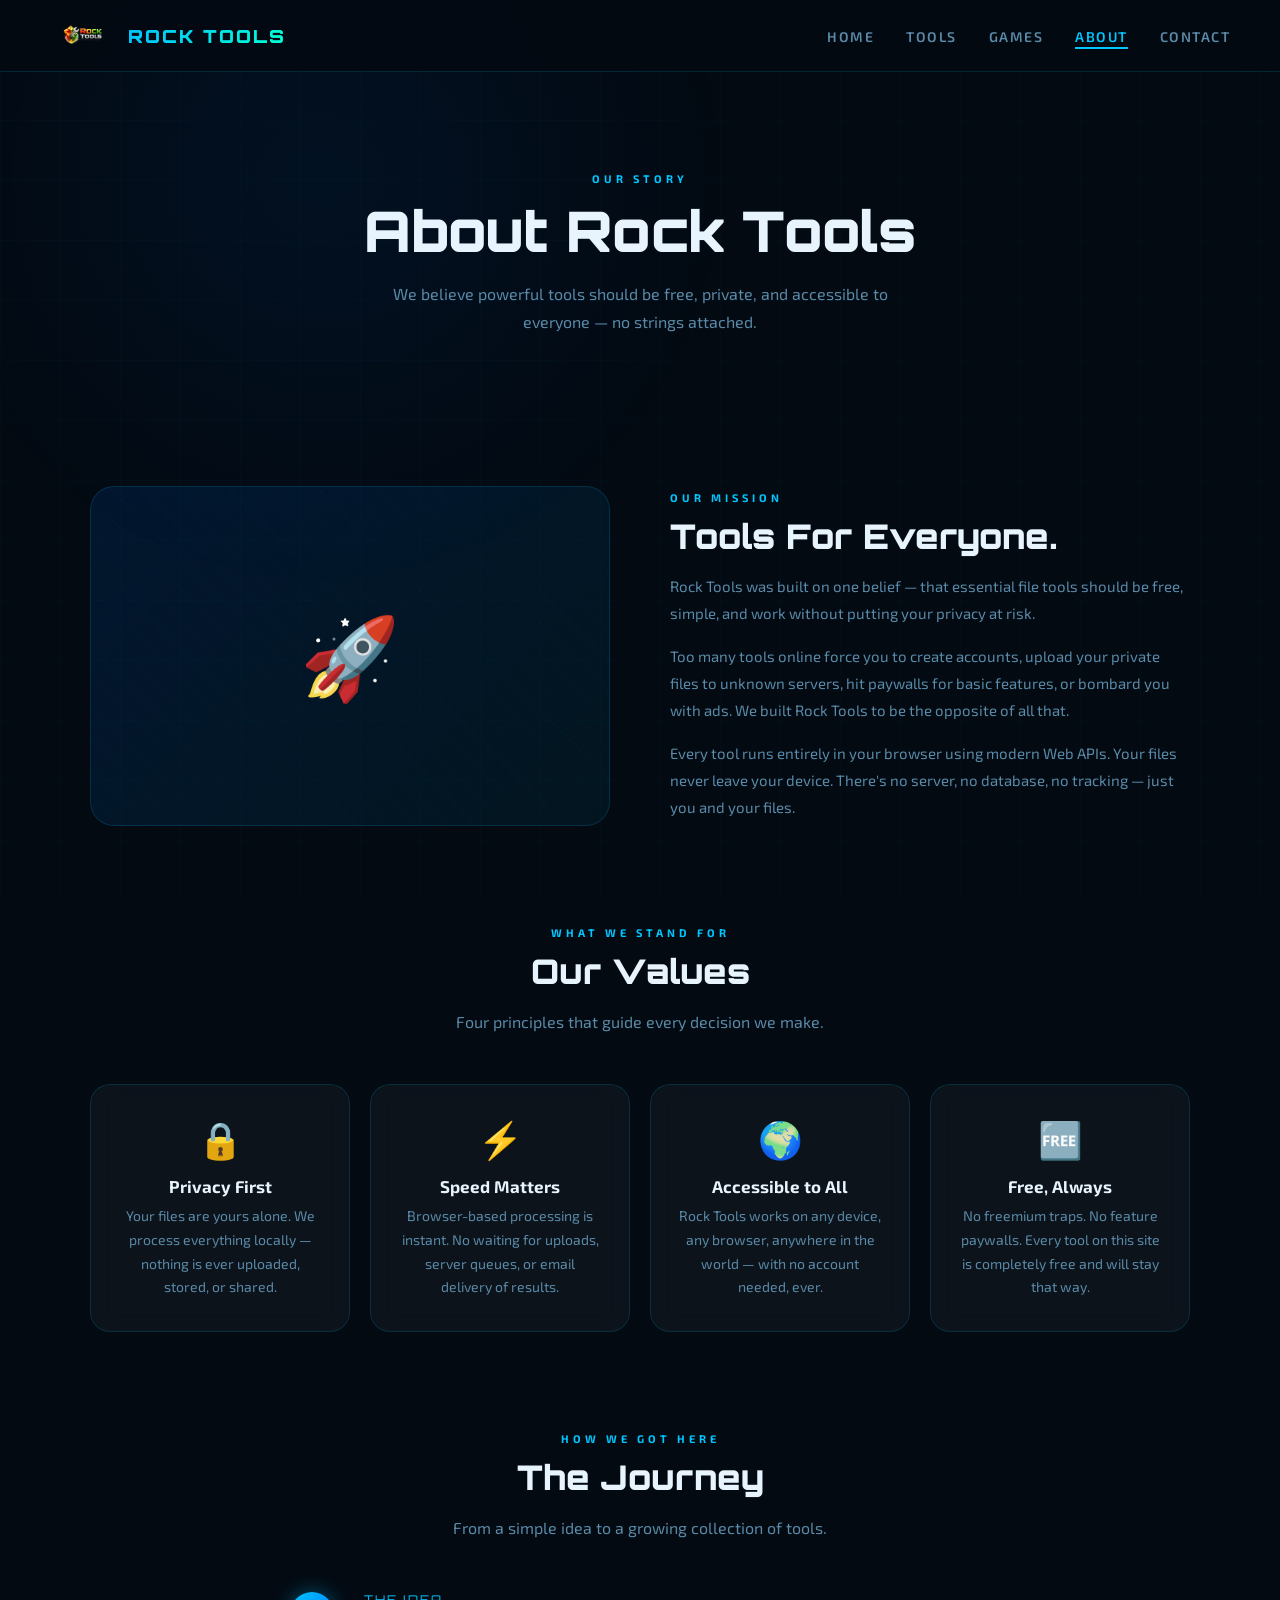
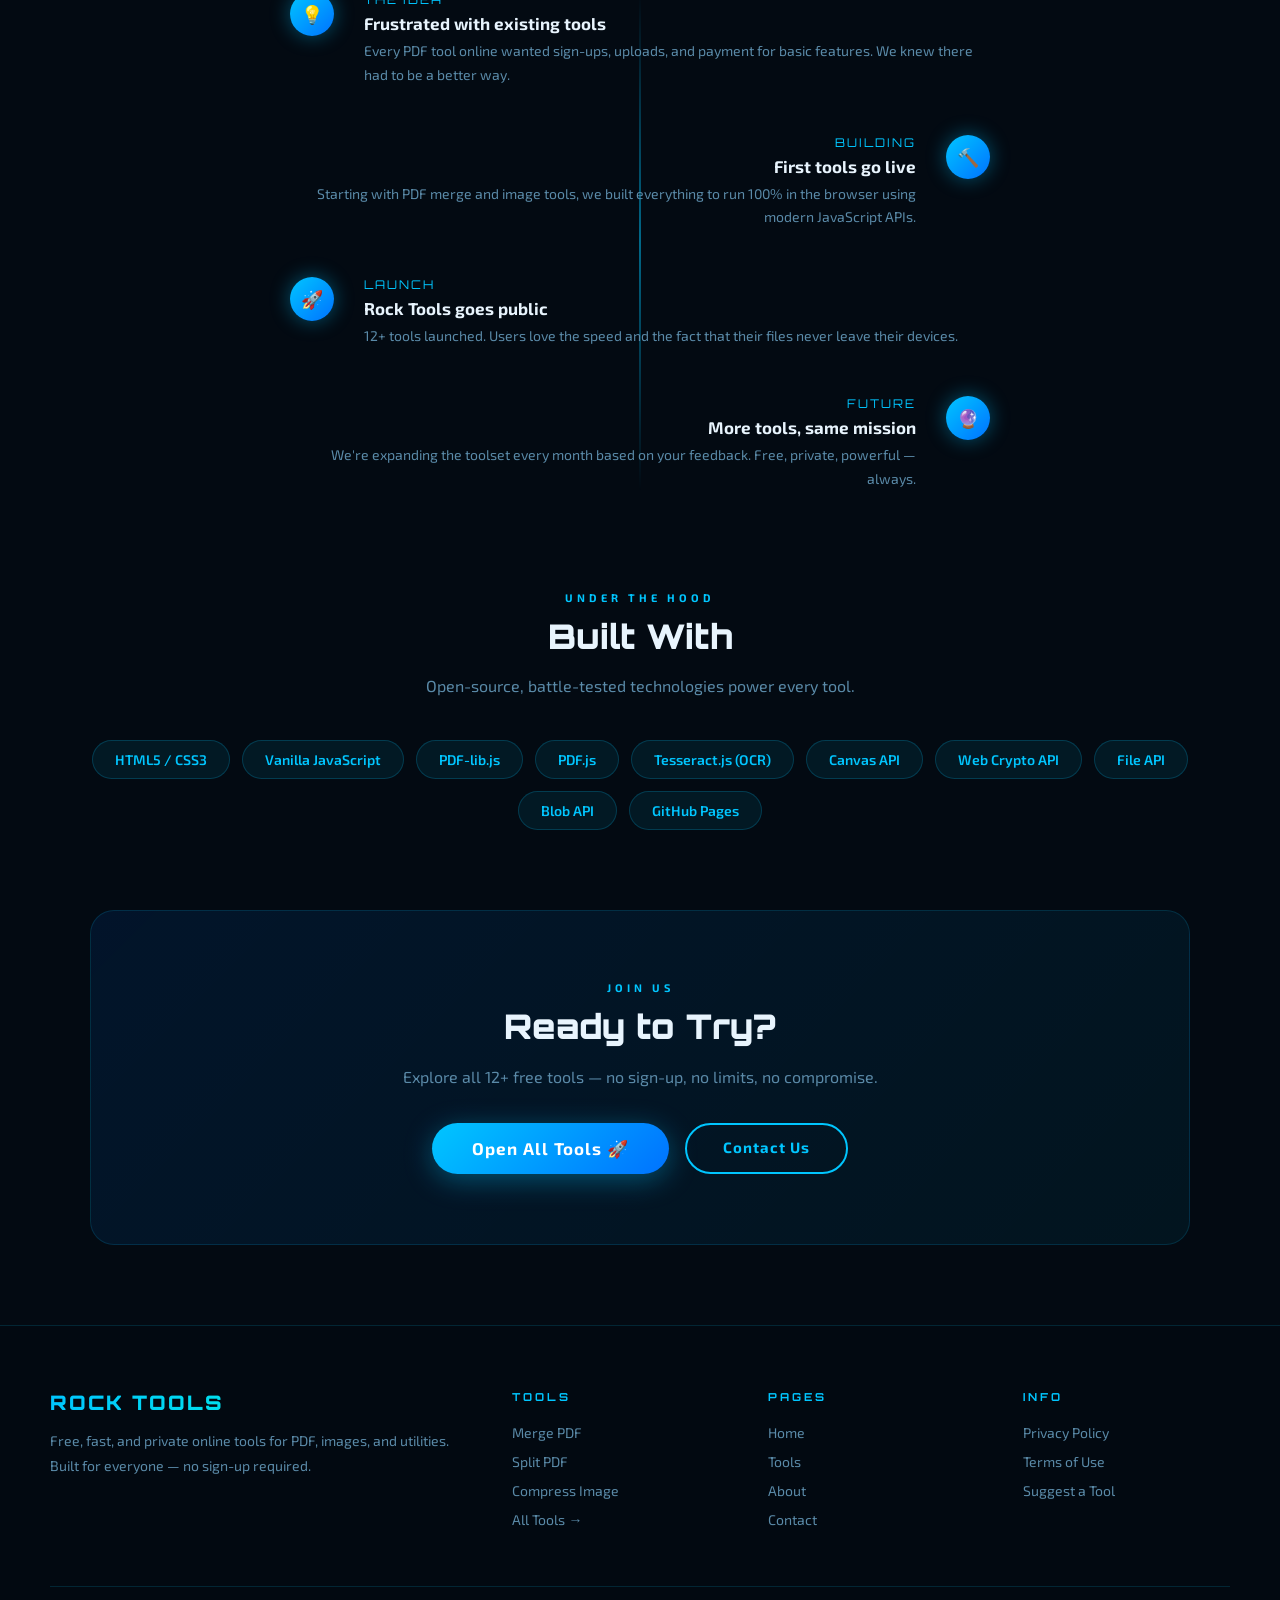
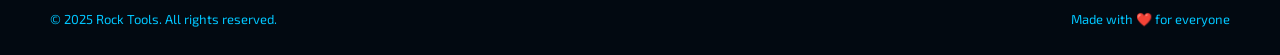
==== commit 62e12c6f: "Update about.html" ====
--- a/about.html
+++ b/about.html
@@ -109,11 +109,12 @@
       <span class="logo-text">ROCK TOOLS</span>
     </a>
     <ul>
-      <li><a href="index.html">Home</a></li>
-      <li><a href="tools.html">Tools</a></li>
-      <li><a href="about.html" class="active">About</a></li>
-      <li><a href="contact.html">Contact</a></li>
-    </ul>
+  <li><a href="index.html">Home</a></li>
+  <li><a href="tools.html">Tools</a></li>
+  <li><a href="games.html">Games</a></li>
+  <li><a href="about.html" class="active">About</a></li>
+  <li><a href="contact.html">Contact</a></li>
+</ul>
   </nav>
 
   <!-- Page Hero -->
--- a/style.css
+++ b/style.css
@@ -1,217 +1,167 @@
-* { box-sizing: border-box; }
+@import url('https://fonts.googleapis.com/css2?family=Orbitron:wght@700;900&family=Exo+2:wght@300;400;600;700&display=swap');
+
+:root {
+  --bg:         #030a12;
+  --bg-card:    rgba(255,255,255,0.04);
+  --accent:     #00c6ff;
+  --accent2:    #0072ff;
+  --accent3:    #00ffd5;
+  --text:       #e8f4fd;
+  --muted:      #5a8aa8;
+  --border:     rgba(0,198,255,0.15);
+  --glow:       0 0 30px rgba(0,198,255,0.22);
+}
+
+* { box-sizing: border-box; margin: 0; padding: 0; }
+html { scroll-behavior: smooth; }
 
 body {
-  margin: 0;
-  font-family: Arial, sans-serif;
-  background: linear-gradient(135deg, #0f2027, #203a43, #2c5364);
-  color: white;
+  font-family: 'Exo 2', sans-serif;
+  background: var(--bg);
+  color: var(--text);
   min-height: 100vh;
+  overflow-x: hidden;
+}
+
+/* Grid lines bg */
+body::before {
+  content: '';
+  position: fixed; inset: 0; z-index: 0; pointer-events: none;
+  background-image:
+    linear-gradient(rgba(0,198,255,0.025) 1px, transparent 1px),
+    linear-gradient(90deg, rgba(0,198,255,0.025) 1px, transparent 1px);
+  background-size: 60px 60px;
+}
+/* Glow orb */
+body::after {
+  content: '';
+  position: fixed; top: -30%; left: -10%; width: 70vw; height: 70vw; z-index: 0; pointer-events: none;
+  background: radial-gradient(ellipse, rgba(0,114,255,0.07) 0%, transparent 65%);
 }
 
 /* ── NAVBAR ── */
 nav {
-  display: flex;
-  justify-content: space-between;
-  align-items: center;
-  padding: 10px 40px;
-  height: 90px;
+  position: sticky; top: 0; z-index: 100;
+  display: flex; justify-content: space-between; align-items: center;
+  padding: 0 50px; height: 72px;
+  background: rgba(3,10,18,0.88);
+  backdrop-filter: blur(20px);
+  border-bottom: 1px solid var(--border);
 }
-.logo img { height: 90px; }
-nav ul { display: flex; gap: 30px; list-style: none; margin: 0; padding: 0; }
-nav ul li a { color: white; text-decoration: none; font-size: 20px; font-weight: 600; transition: opacity 0.2s; }
-nav ul li a:hover { opacity: 0.75; }
-
-/* ── HERO ── */
-.hero { text-align: center; max-width: 900px; margin: auto; padding: 80px 20px 40px; }
-.hero h1 { font-size: 48px; margin-bottom: 12px; }
-.hero p { font-size: 20px; opacity: 0.85; margin-bottom: 28px; }
-
-/* ── CTA BUTTON ── */
-.btn, .cta-btn {
-  display: inline-block;
-  padding: 16px 40px;
-  background: linear-gradient(45deg, #00c6ff, #0072ff);
-  border: none; border-radius: 40px;
-  color: white; font-size: 20px; font-weight: 700;
-  cursor: pointer; text-decoration: none;
-  transition: transform 0.3s, box-shadow 0.3s;
-  box-shadow: 0 6px 20px rgba(0,198,255,0.4);
-  margin-top: 10px;
+.logo { display: flex; align-items: center; gap: 12px; text-decoration: none; }
+.logo img { height: 44px; }
+.logo-text {
+  font-family: 'Orbitron', sans-serif; font-size: 18px; font-weight: 900; letter-spacing: 2px;
+  background: linear-gradient(90deg, var(--accent), var(--accent3));
+  -webkit-background-clip: text; -webkit-text-fill-color: transparent;
 }
-.btn:hover, .cta-btn:hover { transform: scale(1.08); box-shadow: 0 10px 30px rgba(0,198,255,0.65); }
-
-/* ── TOOLS TITLE ── */
-.title { text-align: center; font-size: 40px; margin-top: 40px; margin-bottom: 0; }
-
-/* ── TOOLS GRID ── */
-.toolsGrid {
-  display: grid;
-  grid-template-columns: repeat(auto-fit, minmax(260px, 1fr));
-  gap: 28px;
-  padding: 40px;
-  max-width: 1200px;
-  margin: auto;
+nav ul { display: flex; gap: 32px; list-style: none; }
+nav ul li a {
+  color: var(--muted); text-decoration: none; font-size: 14px; font-weight: 600;
+  letter-spacing: 1.5px; text-transform: uppercase; transition: color 0.2s; position: relative;
 }
-
-/* ── TOOL CARD ── */
-.toolCard {
-  background: rgba(255,255,255,0.1);
-  padding: 24px 20px;
-  border-radius: 16px;
-  text-align: center;
-  backdrop-filter: blur(12px);
-  transition: transform 0.3s, box-shadow 0.3s;
-  display: flex;
-  flex-direction: column;
-  gap: 10px;
-  align-items: stretch;
+nav ul li a::after {
+  content: ''; position: absolute; bottom: -4px; left: 0; width: 0; height: 2px;
+  background: var(--accent); transition: width 0.3s;
 }
-.toolCard:hover { transform: scale(1.03); box-shadow: 0 8px 30px rgba(0,0,0,0.3); }
-
-.toolCard h3 { font-size: 19px; margin: 0 0 4px; text-align: center; }
-
-/* ── FILE LABEL (custom file button) ── */
-.fileLabel {
-  display: block;
-  background: rgba(255,255,255,0.08);
-  border: 1.5px dashed rgba(255,255,255,0.3);
-  border-radius: 10px;
-  padding: 10px 14px;
-  cursor: pointer;
-  font-size: 13px;
-  color: rgba(255,255,255,0.7);
-  text-align: center;
-  transition: border-color 0.2s, background 0.2s;
-  overflow: hidden;
-  text-overflow: ellipsis;
-  white-space: nowrap;
-}
-.fileLabel:hover { border-color: #00c6ff; background: rgba(0,198,255,0.1); color: #fff; }
-.fileLabel input[type="file"] { display: none; }
-
-/* ── TEXT / NUMBER INPUTS ── */
-.toolCard input[type="text"],
-.toolCard input[type="number"] {
-  width: 100%;
-  padding: 9px 12px;
-  border-radius: 8px;
-  border: 1px solid rgba(255,255,255,0.2);
-  background: rgba(255,255,255,0.08);
-  color: white;
-  font-size: 14px;
-}
-.toolCard input::placeholder { color: rgba(255,255,255,0.4); }
-.toolCard input[type="number"]::-webkit-inner-spin-button { opacity: 0.5; }
-
-/* ── INPUT ROW (side by side) ── */
-.inputRow {
-  display: flex;
-  gap: 8px;
-  align-items: center;
-}
-.inputRow input[type="number"] { flex: 1; }
-
-/* ── CHECKBOXES ROW ── */
-.checkRow {
-  display: flex;
-  justify-content: center;
-  gap: 12px;
-  flex-wrap: wrap;
-  font-size: 13px;
-}
-.checkRow label { display: flex; align-items: center; gap: 4px; cursor: pointer; }
+nav ul li a:hover, nav ul li a.active { color: var(--accent); }
+nav ul li a:hover::after, nav ul li a.active::after { width: 100%; }
 
 /* ── BUTTONS ── */
-.toolCard button {
-  background: linear-gradient(45deg, #00c6ff, #0072ff);
-  border: none;
-  padding: 12px 20px;
-  border-radius: 10px;
-  color: white;
-  cursor: pointer;
-  font-size: 15px;
-  font-weight: 600;
-  transition: transform 0.2s, box-shadow 0.2s;
-  width: 100%;
+.btn-primary {
+  display: inline-block; padding: 15px 40px;
+  background: linear-gradient(135deg, var(--accent), var(--accent2));
+  border: none; border-radius: 50px; color: #fff;
+  font-family: 'Exo 2', sans-serif; font-size: 17px; font-weight: 700; letter-spacing: 1px;
+  cursor: pointer; text-decoration: none;
+  box-shadow: 0 6px 28px rgba(0,198,255,0.35);
+  transition: transform 0.3s, box-shadow 0.3s;
 }
-.toolCard button:hover:not(:disabled) {
-  transform: translateY(-2px);
-  box-shadow: 0 4px 16px rgba(0,198,255,0.5);
+.btn-primary:hover { transform: translateY(-3px) scale(1.04); box-shadow: 0 14px 40px rgba(0,198,255,0.55); }
+
+.btn-outline {
+  display: inline-block; padding: 13px 36px;
+  background: transparent; border: 2px solid var(--accent); border-radius: 50px;
+  color: var(--accent); font-family: 'Exo 2', sans-serif; font-size: 15px; font-weight: 700;
+  cursor: pointer; text-decoration: none; letter-spacing: 1px; transition: all 0.3s;
 }
-.toolCard button:disabled { background: rgba(255,255,255,0.15); cursor: not-allowed; opacity: 0.5; }
+.btn-outline:hover { background: var(--accent); color: #fff; transform: translateY(-2px); box-shadow: 0 8px 28px rgba(0,198,255,0.4); }
 
-/* ── RESULT TEXT ── */
-.result {
-  margin: 2px 0 0;
-  font-size: 13px;
-  min-height: 18px;
-  word-break: break-all;
-  color: #4ade80;
+/* ── GLASS CARD ── */
+.glass-card {
+  background: var(--bg-card); border: 1px solid var(--border);
+  border-radius: 20px; padding: 32px 28px; backdrop-filter: blur(12px);
+  transition: transform 0.3s, border-color 0.3s, box-shadow 0.3s; position: relative; z-index: 1;
 }
+.glass-card:hover { transform: translateY(-6px); border-color: rgba(0,198,255,0.4); box-shadow: var(--glow); }
 
-/* ── HINT TEXT ── */
-.hint { margin: 0; font-size: 12px; opacity: 0.5; }
+/* ── SECTION HELPERS ── */
+.section-label { font-size: 11px; font-weight: 700; letter-spacing: 4px; text-transform: uppercase; color: var(--accent); margin-bottom: 12px; }
+.section-title { font-family: 'Orbitron', sans-serif; font-size: 34px; font-weight: 900; line-height: 1.2; margin-bottom: 16px; }
+.section-sub { font-size: 16px; color: var(--muted); line-height: 1.75; max-width: 560px; }
 
-/* ── QR image ── */
-#qr img { border-radius: 10px; }
+/* ── ANIMATIONS ── */
+@keyframes fadeUp { from { opacity:0; transform:translateY(28px); } to { opacity:1; transform:translateY(0); } }
+@keyframes float  { 0%,100% { transform:translateY(0); } 50% { transform:translateY(-10px); } }
+@keyframes spin   { to { transform: rotate(360deg); } }
 
-/* ── FEATURES ── */
-.features {
-  display: flex;
-  justify-content: center;
-  gap: 20px;
-  margin: 40px auto;
-  flex-wrap: wrap;
-  max-width: 1100px;
-  padding: 0 20px;
+.fadeUp   { animation: fadeUp 0.65s ease both; }
+.d1 { animation-delay:.1s; } .d2 { animation-delay:.2s; } .d3 { animation-delay:.3s; }
+.d4 { animation-delay:.4s; } .d5 { animation-delay:.5s; } .d6 { animation-delay:.6s; }
+
+/* ── FOOTER ── */
+footer { position:relative; z-index:1; border-top:1px solid var(--border); background:rgba(3,10,18,0.95); padding:64px 50px 28px; }
+.footer-grid { display:grid; grid-template-columns:2fr 1fr 1fr 1fr; gap:48px; max-width:1200px; margin:0 auto 48px; }
+.footer-brand .logo-text { font-size:20px; }
+.footer-brand p { margin-top:14px; color:var(--muted); font-size:14px; line-height:1.75; }
+.footer-social { display:flex; gap:12px; margin-top:20px; }
+.footer-social a { width:36px; height:36px; border-radius:50%; border:1px solid var(--border); display:flex; align-items:center; justify-content:center; color:var(--muted); font-size:15px; text-decoration:none; transition:all 0.2s; }
+.footer-social a:hover { border-color:var(--accent); color:var(--accent); box-shadow:0 0 12px rgba(0,198,255,0.3); }
+.footer-col h4 { font-family:'Orbitron',sans-serif; font-size:11px; letter-spacing:3px; text-transform:uppercase; color:var(--accent); margin-bottom:18px; }
+.footer-col ul { list-style:none; }
+.footer-col ul li { margin-bottom:10px; }
+.footer-col ul li a { color:var(--muted); text-decoration:none; font-size:14px; transition:color 0.2s; }
+.footer-col ul li a:hover { color:var(--accent); }
+.footer-bottom { max-width:1200px; margin:0 auto; padding-top:24px; border-top:1px solid var(--border); display:flex; justify-content:space-between; align-items:center; font-size:13px; color:var(--muted); }
+.footer-bottom span { color:var(--accent); }
+
+/* ── TOOLS PAGE specific ── */
+.title {
+  font-family:'Orbitron',sans-serif; text-align:center; font-size:34px; font-weight:900;
+  margin:50px 0 0; position:relative; z-index:1;
+  background:linear-gradient(90deg,var(--accent),var(--accent3));
+  -webkit-background-clip:text; -webkit-text-fill-color:transparent;
 }
-.featureBox {
-  background: rgba(255,255,255,0.08);
-  padding: 28px;
-  border-radius: 14px;
-  width: 300px;
-  text-align: center;
-  backdrop-filter: blur(10px);
-  transition: transform 0.3s, background 0.3s;
-}
-.featureBox:hover { transform: translateY(-8px); background: rgba(255,255,255,0.15); }
-.featureBox h2 { font-size: 22px; margin-bottom: 10px; }
-
-/* ── POPULAR TOOLS ── */
-.previewTools { margin: 50px auto; text-align: center; max-width: 1100px; padding: 0 20px; }
-.previewTools h2 { font-size: 32px; margin-bottom: 28px; }
-.previewGrid { display: grid; grid-template-columns: repeat(auto-fit, minmax(180px, 1fr)); gap: 18px; }
-.previewCard {
-  background: rgba(255,255,255,0.08);
-  padding: 20px;
-  border-radius: 12px;
-  font-size: 17px;
-  transition: transform 0.3s, background 0.3s;
-  cursor: pointer;
-}
-.previewCard:hover { transform: scale(1.06); background: #00c6ff; }
-
-/* ── HOW IT WORKS ── */
-.howWorks { text-align: center; margin: 70px auto; max-width: 1000px; padding: 0 20px; }
-.howWorks h2 { font-size: 32px; margin-bottom: 30px; }
-.steps { display: grid; grid-template-columns: repeat(auto-fit, minmax(220px, 1fr)); gap: 24px; }
-.step { background: rgba(255,255,255,0.08); padding: 28px; border-radius: 14px; text-align: center; transition: transform 0.3s; }
-.step:hover { transform: translateY(-6px); box-shadow: 0 8px 24px rgba(0,0,0,0.25); }
-
-/* ── STATS ── */
-.statsSection {
-  display: flex; justify-content: center; gap: 30px; flex-wrap: wrap;
-  margin: 70px auto; max-width: 900px; padding: 0 20px 60px;
-}
-.statBox { background: rgba(255,255,255,0.08); padding: 30px 25px; border-radius: 14px; text-align: center; width: 180px; transition: transform 0.3s; }
-.statBox:hover { transform: translateY(-6px); }
-.statBox h3 { font-size: 32px; margin: 0 0 6px; color: #00c6ff; }
+.toolsGrid { display:grid; grid-template-columns:repeat(auto-fit,minmax(260px,1fr)); gap:22px; padding:36px 50px; max-width:1300px; margin:auto; position:relative; z-index:1; }
+.toolCard { background:rgba(255,255,255,0.04); border:1px solid var(--border); padding:22px 18px; border-radius:16px; text-align:center; backdrop-filter:blur(12px); transition:transform 0.3s,border-color 0.3s,box-shadow 0.3s; display:flex; flex-direction:column; gap:10px; align-items:stretch; }
+.toolCard:hover { transform:translateY(-5px); border-color:rgba(0,198,255,0.4); box-shadow:var(--glow); }
+.toolCard h3 { font-size:16px; font-weight:700; text-align:center; }
+.fileLabel { display:block; background:rgba(255,255,255,0.04); border:1.5px dashed var(--border); border-radius:10px; padding:10px 14px; cursor:pointer; font-size:13px; color:var(--muted); text-align:center; transition:border-color 0.2s,background 0.2s; overflow:hidden; text-overflow:ellipsis; white-space:nowrap; }
+.fileLabel:hover { border-color:var(--accent); background:rgba(0,198,255,0.07); color:#fff; }
+.fileLabel input[type="file"] { display:none; }
+.toolCard input[type="text"],.toolCard input[type="number"] { width:100%; padding:9px 12px; border-radius:8px; border:1px solid var(--border); background:rgba(255,255,255,0.05); color:white; font-family:'Exo 2',sans-serif; font-size:14px; }
+.toolCard input::placeholder { color:var(--muted); }
+.inputRow { display:flex; gap:8px; align-items:center; }
+.inputRow input[type="number"] { flex:1; }
+.checkRow { display:flex; justify-content:center; gap:12px; flex-wrap:wrap; font-size:13px; }
+.checkRow label { display:flex; align-items:center; gap:4px; cursor:pointer; color:var(--muted); }
+.toolCard button { background:linear-gradient(135deg,var(--accent),var(--accent2)); border:none; padding:11px 20px; border-radius:10px; color:white; cursor:pointer; font-family:'Exo 2',sans-serif; font-size:14px; font-weight:700; width:100%; transition:transform 0.2s,box-shadow 0.2s; }
+.toolCard button:hover:not(:disabled) { transform:translateY(-2px); box-shadow:0 6px 20px rgba(0,198,255,0.4); }
+.toolCard button:disabled { background:rgba(255,255,255,0.1); cursor:not-allowed; opacity:0.5; }
+.result { margin:2px 0 0; font-size:13px; min-height:18px; word-break:break-all; color:#4ade80; }
+.hint { margin:0; font-size:12px; color:var(--muted); }
+#qr img { border-radius:10px; }
 
 /* ── RESPONSIVE ── */
-@media (max-width: 600px) {
-  nav { padding: 10px 20px; height: auto; flex-direction: column; gap: 12px; }
-  nav ul { gap: 14px; }
-  .hero h1 { font-size: 30px; }
-  .toolsGrid { padding: 20px; gap: 18px; }
-  .title { font-size: 28px; }
+@media(max-width:768px) {
+  nav { padding:0 20px; }
+  .footer-grid { grid-template-columns:1fr 1fr; gap:28px; }
 }
+@media(max-width:600px) {
+  nav ul { gap:14px; } nav ul li a { font-size:12px; }
+  .section-title { font-size:24px; } .title { font-size:24px; }
+  .toolsGrid { padding:20px; gap:16px; }
+  footer { padding:40px 20px 20px; }
+  .footer-grid { grid-template-columns:1fr; }
+  .footer-bottom { flex-direction:column; gap:8px; text-align:center; }
+}
